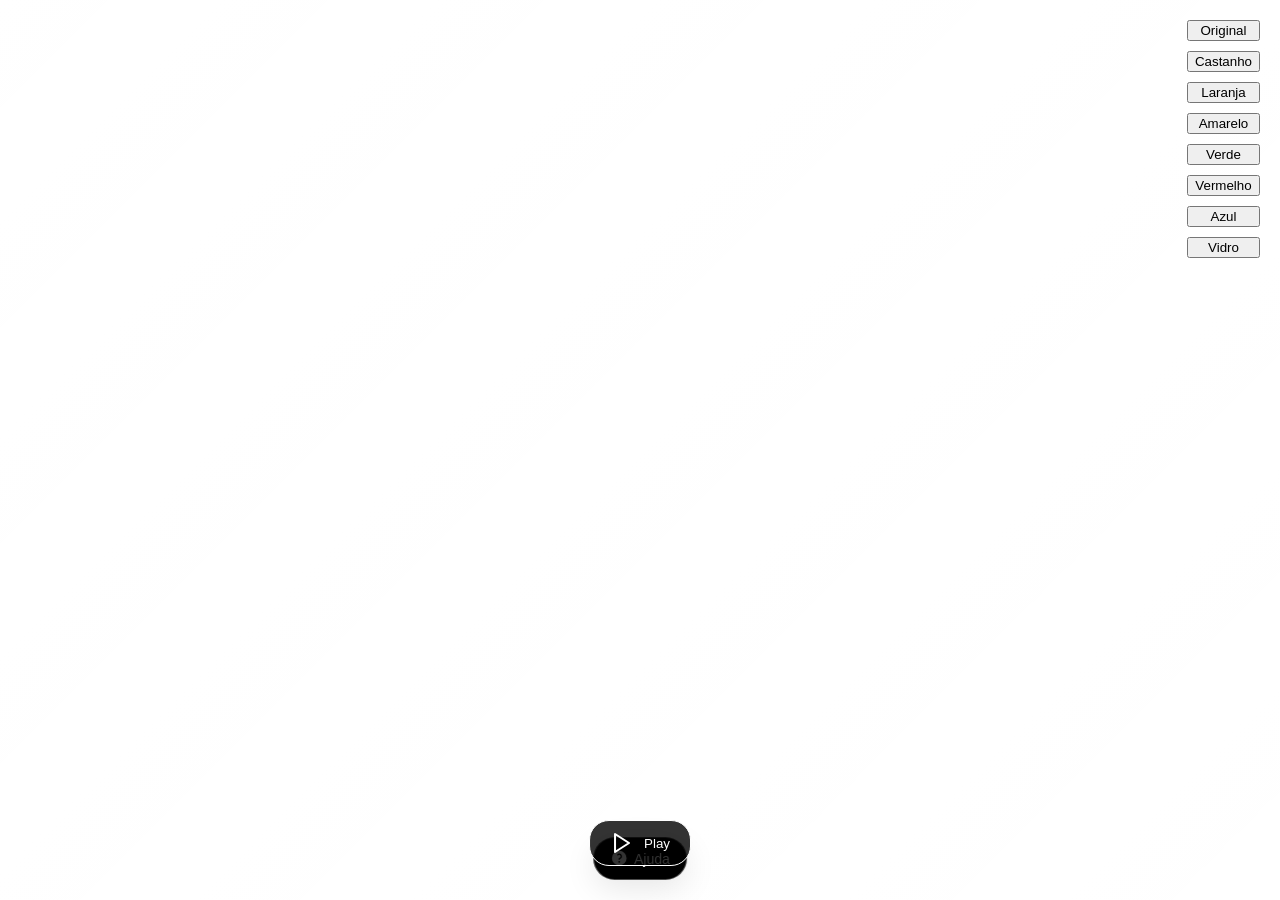
==== Projeto_Cena_Exemplo/product_detail.html @ d04b0364 "added productlist and productdetail. Changes to index. HTML structure" ====
<!DOCTYPE html>
<html lang="en">

<head>
  <meta charset="UTF-8">
  <title>Projeto prático Avaliação SGI</title>
  <link rel="stylesheet" href="styles.css">
</head>

<body>
  <div id="video-overlay" class="overlay video-fullscreen">
    <button id="video-close-button" class="video-close-button">
      <svg xmlns="http://www.w3.org/2000/svg" fill="none" viewBox="0 0 24 24" stroke-width="1.5" stroke="currentColor"
        class="size-6">
        <path stroke-linecap="round" stroke-linejoin="round" d="M6 18 18 6M6 6l12 12" />
      </svg>
    </button>
    <video autoplay loop muted>
      <source src="images/animacao_braco.mp4" type="video/mp4">
      Seu navegador não suporta o elemento de vídeo.
    </video>
  </div>

  <div id="container">
    <div id="canvas-container">
      <canvas id="three-canvas"></canvas>
    </div>
  </div>

  <div id="color-menu">
    <button id="btn_repor">Original</button>
    <button id="btn_castanho">Castanho</button>
    <button id="btn_laranja">Laranja</button>
    <button id="btn_amarelo">Amarelo</button>
    <button id="btn_verde">Verde</button>
    <button id="btn_vermelho">Vermelho</button>
    <button id="btn_azul">Azul</button>
    <button id="btn_vidro">Vidro</button>
  </div>

  <button id="help-button">
    <svg xmlns="http://www.w3.org/2000/svg" viewBox="0 0 24 24">
      <path fill-rule="evenodd"
        d="M18 10a8 8 0 1 1-16 0 8 8 0 0 1 16 0ZM8.94 6.94a.75.75 0 1 1-1.061-1.061 3 3 0 1 1 2.871 5.026v.345a.75.75 0 0 1-1.5 0v-.5c0-.72.57-1.172 1.081-1.287A1.5 1.5 0 1 0 8.94 6.94ZM10 15a1 1 0 1 0 0-2 1 1 0 0 0 0 2Z"
        clip-rule="evenodd" />
    </svg>
    <span>Ajuda</span>
  </button>
  <!--Plate play button-->
  <button id="btn-prato" style="pointer-events: auto; cursor: pointer;">
    <svg xmlns="http://www.w3.org/2000/svg" width="24" height="24" viewBox="0 0 24 24" fill="none" stroke="currentColor"
      stroke-width="2" stroke-linecap="round" stroke-linejoin="round">
      <polygon points="5 3 19 12 5 21 5 3"></polygon>
    </svg>
    <span>Play</span>
  </button>

  <div id="overlay" class="overlay">

    <button id="annotations-toggle" class="annotations-toggle" aria-pressed="false">
      <svg xmlns="http://www.w3.org/2000/svg" viewBox="0 0 24 24">
        <path d="M12 15a3 3 0 1 0 0-6 3 3 0 0 0 0 6Z" />
        <path fill-rule="evenodd"
          d="M1.323 11.447C2.811 6.976 7.028 3.75 12.001 3.75c4.97 0 9.185 3.223 10.675 7.69.12.362.12.752 0 1.113-1.487 4.471-5.705 7.697-10.677 7.697-4.97 0-9.186-3.223-10.675-7.69a1.762 1.762 0 0 1 0-1.113ZM17.25 12a5.25 5.25 0 1 1-10.5 0 5.25 5.25 0 0 1 10.5 0Z"
          clip-rule="evenodd" />
      </svg>
      <span>Mostrar Sem Anotações</span>
    </button>
    <button id="help-close-button" class="help-close-button" aria-label="Fechar ajuda">
      <svg xmlns="http://www.w3.org/2000/svg" fill="none" viewBox="0 0 24 24" stroke-width="1.5" stroke="currentColor"
        class="size-6">
        <path stroke-linecap="round" stroke-linejoin="round" d="M6 18 18 6M6 6l12 12" />
      </svg>
    </button>
    <img src="images/informacao_comfiltros.png" alt="Imagem de ajuda">
    <img id="image-container" src="images/informacao_semfiltros.png" alt="Informação sem filtros">
    <button id="video-button">
      <svg xmlns="http://www.w3.org/2000/svg" viewBox="0 0 24 24">
        <path fill-rule="evenodd"
          d="M4.5 5.653c0-1.427 1.529-2.33 2.779-1.643l11.54 6.347c1.295.712 1.295 2.573 0 3.286L7.28 19.99c-1.25.687-2.779-.217-2.779-1.643V5.653Z"
          clip-rule="evenodd" />
      </svg>
      <span>Demonstração da Animação do Braço do Gira-discos</span>
    </button>
  </div>

  <!-- Scripts -->
  <script src="/node_modules/es-module-shims.js"></script>
  <script src="./scripts/overlay.js" type="module"></script>
  <script type="importmap">
  {
    "imports": {
      "three": "/node_modules/three/build/three.module.js",
      "three/addons/": "/node_modules/three/examples/jsm/"
    }
  }
  </script>
  <script type="module" defer src="./scripts/main.js"></script>
</body>

</html>
---- Projeto_Cena_Exemplo/styles.css ----
body,
html {
    margin: 0;
    padding: 0;
    height: 100%;
}

#container {
    display: flex;
    width: 100%;
    height: 100vh; 
    position: relative;
    background: linear-gradient(135deg, rgba(255, 255, 255, 0.05), rgba(255, 255, 255, 0.01));
    backdrop-filter: blur(1px);
    -webkit-backdrop-filter: blur(1px);
}

canvas,
img {
    width: 100%;
    height: 100%;
    object-fit: contain;
    display: block;
    transition: opacity 0.3s ease;
}

/* Style for the overlay images */
.overlay img {
    position: absolute;
    max-width: 90%;
    max-height: 80vh;
    object-fit: contain;
    border-radius: 12px;
    box-shadow: 0 10px 40px rgba(0, 0, 0, 0.3);
    transition: opacity 0.3s ease;
}

/* Hide the second image by default */
#image-container {
    display: none;
}

#canvas-container {
    flex: 1;
    height: 100vh;
    width: 100vw;
    position: relative;
}

#three-canvas {
    width: 100vw;
    height: 100vh;
}

/* Botão de ajuda fica no topo (z-index 20) */
#help-button {
    position: fixed;
    bottom: 20px;
    left: 50%;
    transform: translateX(-50%);
    z-index: 20;
    background: rgba(0, 0, 0, 1);
    backdrop-filter: blur(10px);
    -webkit-backdrop-filter: blur(10px);
    border: 1px solid rgba(255, 255, 255, 0.3);
    color: white;
    font-size: 14px;
    border-radius: 25px;
    cursor: pointer;
    display: flex;
    align-items: center;
    justify-content: center;
    transition: all 0.3s ease;
    box-shadow: 0 8px 32px rgba(0, 0, 0, 0.1);
    padding: 8px 16px;
}
#help-button svg,
.annotations-toggle svg{
    width: 22px;
    height: 22px;
    fill: currentColor;
    display: block;
    margin-right: 2px;
    margin-left: 0;
    margin-top: 3px;
    align-self: center;
}

/* Botão de ligar prato (centro inferior, acima do botão ajuda) */
#btn-prato {
    position: relative;
    bottom: 80px; /* Ajusta para não ficar em cima do botão Ajuda */
    left: 50%;
    transform: translateX(-50%);
    background: rgba(0, 0, 0, 0.8);
    color: white;
    border: 1px solid white;
    padding: 10px 20px;
    border-radius: 20px;
    display: flex;
    align-items: center;
    gap: 10px;
    z-index: 100; /* Garante que fica por cima do canvas 3D */
    pointer-events: auto;
}

#btn-prato:hover {
    background: white;
    color: black;
}

/* Overlays with enhanced glassmorphism effects */
.overlay {
    display: flex;
    position: fixed;
    top: 0;
    left: 0;
    width: 100%;
    height: 100%;
    background: rgba(0, 0, 0, 0.6);
    backdrop-filter: blur(15px);
    -webkit-backdrop-filter: blur(15px);
    z-index: 25;
    justify-content: center;
    align-items: center;
    opacity: 0;
    visibility: hidden;
    pointer-events: none;
    transition: opacity 0.3s ease, visibility 0s linear 0.3s;
    border: 1px solid rgba(255, 255, 255, 0.1);
    box-shadow: 0 20px 60px rgba(0, 0, 0, 0.2);
}

#video-overlay {
    z-index: 30;
}

.overlay.show {
    opacity: 1;
    visibility: visible;
    pointer-events: auto;
    transition: opacity 0.3s ease, visibility 0s linear 0s;
}
/* Botão de alternar anotações (canto inferior esquerdo). Por padrão está invisível; mostrado somente quando overlay está visível */
#annotations-toggle {
    position: fixed;
    top: 20px;
    left: 20px;
    z-index: 26;
    background: rgba(0, 0, 0, 1);
    border: 1px solid rgba(255, 255, 255, 0.3);
    color: white;
    font-size: 14px;
    border-radius: 25px;
    cursor: pointer;
    display: flex;
    flex-direction: row; /* Ensure items are in a row */
    align-items: center;
    justify-content: center;
    transition: all 0.3s ease;
    box-shadow: 0 8px 32px rgba(0, 0, 0, 0.1);
    padding: 8px 16px;
}

#annotations-toggle svg {
    margin-right: 8px; /* Add space between SVG and text */
    margin-left: 0;
    margin-top: 0;     /* Remove top margin so SVG is vertically centered */
    align-self: center;
}

.annotations-toggle:hover {
    background: rgba(0, 0, 0, 0.75);
    transform: scale(1.1);
}

#help-button:hover {
    background: rgba(0, 0, 0, 0.75);
    transform: translateX(-50%) scale(1.1);
}

/* Quando a overlay está visível, mostre o botão */
.overlay.show + .annotations-toggle,
.annotations-toggle.show {
    display: inline-block;
}

.overlay img {
    max-width: 80%;
    max-height: 80%;
    border-radius: 15px;
    box-shadow: 0 20px 60px rgba(0, 0, 0, 0.3);
    border: 1px solid rgba(255, 255, 255, 0.1);
    object-fit: cover;
}

.help-close-button,
.video-close-button {
    position: absolute;
    top: 20px;
    right: 20px;
    z-index: 1001;
    background: rgba(0, 0, 0, 1);
    border: 1px solid rgba(255, 255, 255, 0.3);
    color: white;
    font-size: 14px;
    border-radius: 25px;
    cursor: pointer;
    display: flex;
    flex-direction: row; /* Ensure items are in a row */
    align-items: center;
    justify-content: center;
    transition: all 0.3s ease;
    box-shadow: 0 8px 32px rgba(0, 0, 0, 0.1);
    padding: 8px 8px;
}

.help-close-button:hover,
.video-close-button:hover {
    background: rgba(255, 255, 255, 0.3);
    transform: scale(1.1);
}

.help-close-button svg,
.video-close-button svg{
    right: 50%;
    top: 50%;
    width: 18px;   /* or whatever size you want */
    height: 18px;
    fill: currentColor; /* makes it use the button's text color */
}

#video-button svg {
    right: 50%;
    top: 50%;
    width: 18px;   /* or whatever size you want */
    height: 18px;
    margin-right: 8px; /* Add space between SVG and text */
    fill: currentColor; /* makes it use the button's text color */
}

/* Botão de vídeo tutorial */
#video-button {
    position: absolute;
    bottom: 20px;
    left: 50%;
    transform: translateX(-50%);
    z-index: 20;
    background: rgba(0, 0, 0, 1);
    border: 1px solid rgba(255, 255, 255, 0.3);
    color: white;
    font-size: 14px;
    border-radius: 25px;
    cursor: pointer;
    display: flex;
    align-items: center;
    justify-content: center;
    transition: all 0.3s ease;
    box-shadow: 0 8px 32px rgba(0, 0, 0, 0.1);
    padding: 8px 16px;
}

#video-button:hover {
    background: rgba(0, 0, 0, 0.75);
    transform: translateX(-50%) scale(1.1);
}


#color-menu {
    position: fixed;
    top: 20px;
    right: 20px;
    z-index: 50;
    display: flex;
    flex-direction: column;
    gap: 10px;
}
 
.color-btn {
    padding: 8px 14px;
    background: rgba(0,0,0,0.8);
    border: 1px solid rgba(255,255,255,0.3);
    color: white;
    cursor: pointer;
    border-radius: 8px;
    transition: 0.2s;
}
 
.color-btn:hover {
    transform: scale(1.05);
    background: rgba(0,0,0,1);
}
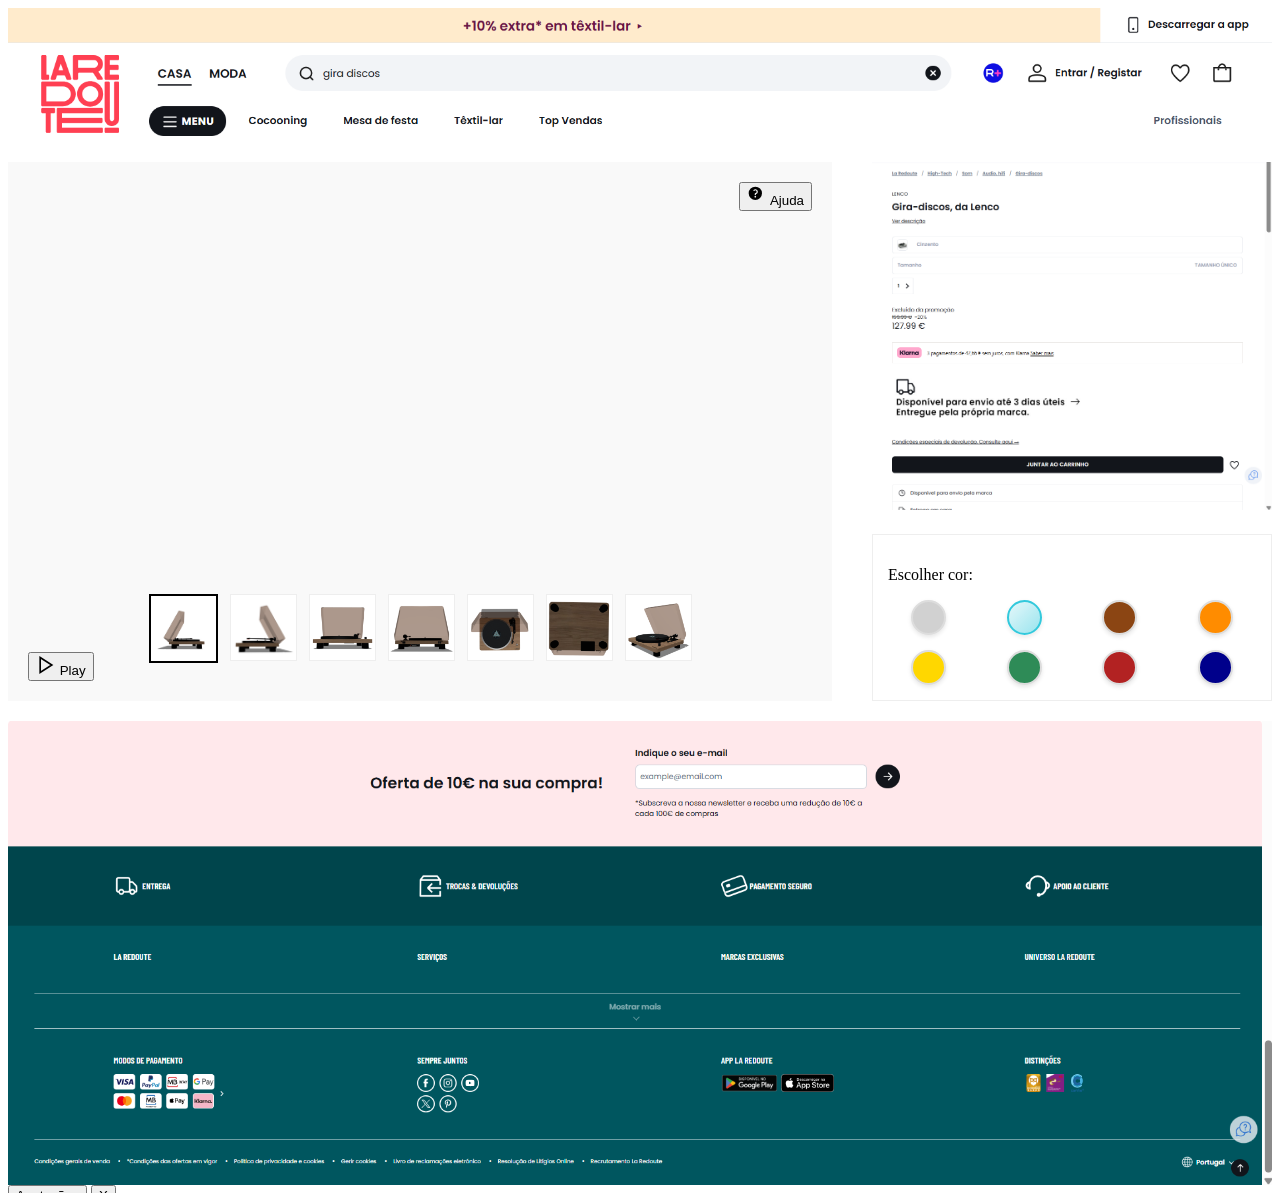
==== commit 612cde0b: "creation and changes to html pages" ====
--- a/Projeto_Cena_Exemplo/product_detail.html
+++ b/Projeto_Cena_Exemplo/product_detail.html
@@ -1,100 +1,95 @@
 <!DOCTYPE html>
-<html lang="en">
+<html lang="pt">
 
 <head>
   <meta charset="UTF-8">
-  <title>Projeto prático Avaliação SGI</title>
+  <title>La Redoute - Detalhe 3D</title>
   <link rel="stylesheet" href="styles.css">
 </head>
 
 <body>
+  <header class="la-header">
+    <img src="images/header_productDetail.png" alt="Header La Redoute">
+  </header>
+
+  <main class="product-detail-layout">
+
+    <div class="visualizer-side">
+      <div id="container">
+        <div id="canvas-container">
+          <canvas id="three-canvas"></canvas>
+          <div class="thumbnails-slider">
+            <div class="thumb active"><img src="images/Exemplo1.png" alt="Vista 1"></div>
+            <div class="thumb"><img src="images/Exemplo2.png" alt="Vista 2"></div>
+            <div class="thumb"><img src="images/Exemplo3.png" alt="Vista 3"></div>
+            <div class="thumb"><img src="images/Exemplo4.png" alt="Vista 4"></div>
+            <div class="thumb"><img src="images/Exemplo5.png" alt="Vista 5"></div>
+            <div class="thumb"><img src="images/Exemplo6.png" alt="Vista 6"></div>
+            <div class="thumb"><img src="images/Exemplo7.png" alt="Vista 7"></div>
+          </div>
+        </div>
+      </div>
+
+      <button id="btn-prato">
+        <svg xmlns="http://www.w3.org/2000/svg" width="20" height="20" viewBox="0 0 24 24" fill="none"
+          stroke="currentColor" stroke-width="2">
+          <polygon points="5 3 19 12 5 21 5 3"></polygon>
+        </svg>
+        <span>Play</span>
+      </button>
+
+      <button id="help-button">
+        <svg xmlns="http://www.w3.org/2000/svg" viewBox="0 0 24 24" width="20">
+          <path fill-rule="evenodd"
+            d="M18 10a8 8 0 1 1-16 0 8 8 0 0 1 16 0ZM8.94 6.94a.75.75 0 1 1-1.061-1.061 3 3 0 1 1 2.871 5.026v.345a.75.75 0 0 1-1.5 0v-.5c0-.72.57-1.172 1.081-1.287A1.5 1.5 0 1 0 8.94 6.94ZM10 15a1 1 0 1 0 0-2 1 1 0 0 0 0 2Z"
+            clip-rule="evenodd" />
+        </svg>
+        <span>Ajuda</span>
+      </button>
+    </div>
+
+    <aside class="info-side">
+      <img src="images/sidebar_productDetail.png" alt="Informação Produto">
+
+      <div id="color-menu">
+        <p>Escolher cor:</p>
+        <div class="buttons-grid">
+          <button id="btn_repor" class="color-btn ori" title="Original"></button>
+          <button id="btn_vidro" class="color-btn glass" title="Vidro"></button>
+          <button id="btn_castanho" class="color-btn brown" title="Castanho"></button>
+          <button id="btn_laranja" class="color-btn orange" title="Laranja"></button>
+          <button id="btn_amarelo" class="color-btn yellow" title="Amarelo"></button>
+          <button id="btn_verde" class="color-btn green" title="Verde"></button>
+          <button id="btn_vermelho" class="color-btn red" title="Vermelho"></button>
+          <button id="btn_azul" class="color-btn blue" title="Azul"></button>
+        </div>
+      </div>
+    </aside>
+  </main>
+
+  <footer class="la-footer">
+    <img src="images/footer_productDetail.png" alt="Footer La Redoute">
+  </footer>
+
   <div id="video-overlay" class="overlay video-fullscreen">
-    <button id="video-close-button" class="video-close-button">
-      <svg xmlns="http://www.w3.org/2000/svg" fill="none" viewBox="0 0 24 24" stroke-width="1.5" stroke="currentColor"
-        class="size-6">
-        <path stroke-linecap="round" stroke-linejoin="round" d="M6 18 18 6M6 6l12 12" />
-      </svg>
-    </button>
+    <button id="video-close-button" class="video-close-button">X</button>
     <video autoplay loop muted>
       <source src="images/animacao_braco.mp4" type="video/mp4">
-      Seu navegador não suporta o elemento de vídeo.
     </video>
   </div>
 
-  <div id="container">
-    <div id="canvas-container">
-      <canvas id="three-canvas"></canvas>
-    </div>
+  <div id="overlay" class="overlay">
+    <button id="annotations-toggle" class="annotations-toggle"><span>Anotações</span></button>
+    <button id="help-close-button" class="help-close-button">X</button>
+    <img src="images/informacao_comfiltros.png" alt="Ajuda">
+    <img id="image-container" src="images/informacao_semfiltros.png">
+    <button id="video-button"><span>Vídeo</span></button>
   </div>
 
-  <div id="color-menu">
-    <button id="btn_repor">Original</button>
-    <button id="btn_castanho">Castanho</button>
-    <button id="btn_laranja">Laranja</button>
-    <button id="btn_amarelo">Amarelo</button>
-    <button id="btn_verde">Verde</button>
-    <button id="btn_vermelho">Vermelho</button>
-    <button id="btn_azul">Azul</button>
-    <button id="btn_vidro">Vidro</button>
-  </div>
-
-  <button id="help-button">
-    <svg xmlns="http://www.w3.org/2000/svg" viewBox="0 0 24 24">
-      <path fill-rule="evenodd"
-        d="M18 10a8 8 0 1 1-16 0 8 8 0 0 1 16 0ZM8.94 6.94a.75.75 0 1 1-1.061-1.061 3 3 0 1 1 2.871 5.026v.345a.75.75 0 0 1-1.5 0v-.5c0-.72.57-1.172 1.081-1.287A1.5 1.5 0 1 0 8.94 6.94ZM10 15a1 1 0 1 0 0-2 1 1 0 0 0 0 2Z"
-        clip-rule="evenodd" />
-    </svg>
-    <span>Ajuda</span>
-  </button>
-  <!--Plate play button-->
-  <button id="btn-prato" style="pointer-events: auto; cursor: pointer;">
-    <svg xmlns="http://www.w3.org/2000/svg" width="24" height="24" viewBox="0 0 24 24" fill="none" stroke="currentColor"
-      stroke-width="2" stroke-linecap="round" stroke-linejoin="round">
-      <polygon points="5 3 19 12 5 21 5 3"></polygon>
-    </svg>
-    <span>Play</span>
-  </button>
-
-  <div id="overlay" class="overlay">
-
-    <button id="annotations-toggle" class="annotations-toggle" aria-pressed="false">
-      <svg xmlns="http://www.w3.org/2000/svg" viewBox="0 0 24 24">
-        <path d="M12 15a3 3 0 1 0 0-6 3 3 0 0 0 0 6Z" />
-        <path fill-rule="evenodd"
-          d="M1.323 11.447C2.811 6.976 7.028 3.75 12.001 3.75c4.97 0 9.185 3.223 10.675 7.69.12.362.12.752 0 1.113-1.487 4.471-5.705 7.697-10.677 7.697-4.97 0-9.186-3.223-10.675-7.69a1.762 1.762 0 0 1 0-1.113ZM17.25 12a5.25 5.25 0 1 1-10.5 0 5.25 5.25 0 0 1 10.5 0Z"
-          clip-rule="evenodd" />
-      </svg>
-      <span>Mostrar Sem Anotações</span>
-    </button>
-    <button id="help-close-button" class="help-close-button" aria-label="Fechar ajuda">
-      <svg xmlns="http://www.w3.org/2000/svg" fill="none" viewBox="0 0 24 24" stroke-width="1.5" stroke="currentColor"
-        class="size-6">
-        <path stroke-linecap="round" stroke-linejoin="round" d="M6 18 18 6M6 6l12 12" />
-      </svg>
-    </button>
-    <img src="images/informacao_comfiltros.png" alt="Imagem de ajuda">
-    <img id="image-container" src="images/informacao_semfiltros.png" alt="Informação sem filtros">
-    <button id="video-button">
-      <svg xmlns="http://www.w3.org/2000/svg" viewBox="0 0 24 24">
-        <path fill-rule="evenodd"
-          d="M4.5 5.653c0-1.427 1.529-2.33 2.779-1.643l11.54 6.347c1.295.712 1.295 2.573 0 3.286L7.28 19.99c-1.25.687-2.779-.217-2.779-1.643V5.653Z"
-          clip-rule="evenodd" />
-      </svg>
-      <span>Demonstração da Animação do Braço do Gira-discos</span>
-    </button>
-  </div>
-
-  <!-- Scripts -->
   <script src="/node_modules/es-module-shims.js"></script>
   <script src="./scripts/overlay.js" type="module"></script>
-  <script type="importmap">
-  {
-    "imports": {
-      "three": "/node_modules/three/build/three.module.js",
-      "three/addons/": "/node_modules/three/examples/jsm/"
-    }
-  }
-  </script>
+  <script
+    type="importmap">{ "imports": { "three": "/node_modules/three/build/three.module.js", "three/addons/": "/node_modules/three/examples/jsm/" } }</script>
   <script type="module" defer src="./scripts/main.js"></script>
 </body>
 
--- a/Projeto_Cena_Exemplo/styles.css
+++ b/Projeto_Cena_Exemplo/styles.css
@@ -1,294 +1,151 @@
-body,
-html {
-    margin: 0;
-    padding: 0;
-    height: 100%;
+/* Layout Puzzle */
+.product-detail-layout {
+    display: flex;
+    max-width: 1300px;
+    margin: 20px auto;
+    gap: 40px;
 }
 
-#container {
-    display: flex;
-    width: 100%;
-    height: 100vh; 
+/* Lado Esquerdo */
+.visualizer-side {
+    flex: 1.5;
     position: relative;
-    background: linear-gradient(135deg, rgba(255, 255, 255, 0.05), rgba(255, 255, 255, 0.01));
-    backdrop-filter: blur(1px);
-    -webkit-backdrop-filter: blur(1px);
-}
-
-canvas,
-img {
-    width: 100%;
-    height: 100%;
-    object-fit: contain;
-    display: block;
-    transition: opacity 0.3s ease;
-}
-
-/* Style for the overlay images */
-.overlay img {
-    position: absolute;
-    max-width: 90%;
-    max-height: 80vh;
-    object-fit: contain;
-    border-radius: 12px;
-    box-shadow: 0 10px 40px rgba(0, 0, 0, 0.3);
-    transition: opacity 0.3s ease;
-}
-
-/* Hide the second image by default */
-#image-container {
-    display: none;
+    background: #f9f9f9;
+    min-height: 500px; /* IMPORTANTE para o Three.js aparecer */
 }
 
 #canvas-container {
-    flex: 1;
-    height: 100vh;
-    width: 100vw;
+    width: 100%;
+    height: 100%; /* Ocupa o min-height do pai */
+    min-height: 500px;
     position: relative;
 }
 
 #three-canvas {
-    width: 100vw;
-    height: 100vh;
+    width: 100% !important;
+    height: 100% !important;
+    display: block;
 }
 
-/* Botão de ajuda fica no topo (z-index 20) */
-#help-button {
-    position: fixed;
+/* Ajuste dos teus botões sobre o 3D */
+#btn-prato {
+    position: absolute;
     bottom: 20px;
-    left: 50%;
-    transform: translateX(-50%);
-    z-index: 20;
-    background: rgba(0, 0, 0, 1);
-    backdrop-filter: blur(10px);
-    -webkit-backdrop-filter: blur(10px);
-    border: 1px solid rgba(255, 255, 255, 0.3);
-    color: white;
-    font-size: 14px;
-    border-radius: 25px;
-    cursor: pointer;
-    display: flex;
-    align-items: center;
-    justify-content: center;
-    transition: all 0.3s ease;
-    box-shadow: 0 8px 32px rgba(0, 0, 0, 0.1);
-    padding: 8px 16px;
-}
-#help-button svg,
-.annotations-toggle svg{
-    width: 22px;
-    height: 22px;
-    fill: currentColor;
-    display: block;
-    margin-right: 2px;
-    margin-left: 0;
-    margin-top: 3px;
-    align-self: center;
+    left: 20px;
+    z-index: 10;
 }
 
-/* Botão de ligar prato (centro inferior, acima do botão ajuda) */
-#btn-prato {
-    position: relative;
-    bottom: 80px; /* Ajusta para não ficar em cima do botão Ajuda */
-    left: 50%;
-    transform: translateX(-50%);
-    background: rgba(0, 0, 0, 0.8);
-    color: white;
-    border: 1px solid white;
-    padding: 10px 20px;
-    border-radius: 20px;
-    display: flex;
-    align-items: center;
-    gap: 10px;
-    z-index: 100; /* Garante que fica por cima do canvas 3D */
-    pointer-events: auto;
-}
-
-#btn-prato:hover {
-    background: white;
-    color: black;
-}
-
-/* Overlays with enhanced glassmorphism effects */
-.overlay {
-    display: flex;
-    position: fixed;
-    top: 0;
-    left: 0;
-    width: 100%;
-    height: 100%;
-    background: rgba(0, 0, 0, 0.6);
-    backdrop-filter: blur(15px);
-    -webkit-backdrop-filter: blur(15px);
-    z-index: 25;
-    justify-content: center;
-    align-items: center;
-    opacity: 0;
-    visibility: hidden;
-    pointer-events: none;
-    transition: opacity 0.3s ease, visibility 0s linear 0.3s;
-    border: 1px solid rgba(255, 255, 255, 0.1);
-    box-shadow: 0 20px 60px rgba(0, 0, 0, 0.2);
-}
-
-#video-overlay {
-    z-index: 30;
-}
-
-.overlay.show {
-    opacity: 1;
-    visibility: visible;
-    pointer-events: auto;
-    transition: opacity 0.3s ease, visibility 0s linear 0s;
-}
-/* Botão de alternar anotações (canto inferior esquerdo). Por padrão está invisível; mostrado somente quando overlay está visível */
-#annotations-toggle {
-    position: fixed;
-    top: 20px;
-    left: 20px;
-    z-index: 26;
-    background: rgba(0, 0, 0, 1);
-    border: 1px solid rgba(255, 255, 255, 0.3);
-    color: white;
-    font-size: 14px;
-    border-radius: 25px;
-    cursor: pointer;
-    display: flex;
-    flex-direction: row; /* Ensure items are in a row */
-    align-items: center;
-    justify-content: center;
-    transition: all 0.3s ease;
-    box-shadow: 0 8px 32px rgba(0, 0, 0, 0.1);
-    padding: 8px 16px;
-}
-
-#annotations-toggle svg {
-    margin-right: 8px; /* Add space between SVG and text */
-    margin-left: 0;
-    margin-top: 0;     /* Remove top margin so SVG is vertically centered */
-    align-self: center;
-}
-
-.annotations-toggle:hover {
-    background: rgba(0, 0, 0, 0.75);
-    transform: scale(1.1);
-}
-
-#help-button:hover {
-    background: rgba(0, 0, 0, 0.75);
-    transform: translateX(-50%) scale(1.1);
-}
-
-/* Quando a overlay está visível, mostre o botão */
-.overlay.show + .annotations-toggle,
-.annotations-toggle.show {
-    display: inline-block;
-}
-
-.overlay img {
-    max-width: 80%;
-    max-height: 80%;
-    border-radius: 15px;
-    box-shadow: 0 20px 60px rgba(0, 0, 0, 0.3);
-    border: 1px solid rgba(255, 255, 255, 0.1);
-    object-fit: cover;
-}
-
-.help-close-button,
-.video-close-button {
+#help-button {
     position: absolute;
     top: 20px;
     right: 20px;
-    z-index: 1001;
-    background: rgba(0, 0, 0, 1);
-    border: 1px solid rgba(255, 255, 255, 0.3);
-    color: white;
-    font-size: 14px;
-    border-radius: 25px;
-    cursor: pointer;
-    display: flex;
-    flex-direction: row; /* Ensure items are in a row */
-    align-items: center;
-    justify-content: center;
-    transition: all 0.3s ease;
-    box-shadow: 0 8px 32px rgba(0, 0, 0, 0.1);
-    padding: 8px 8px;
+    z-index: 10;
 }
 
-.help-close-button:hover,
-.video-close-button:hover {
-    background: rgba(255, 255, 255, 0.3);
-    transform: scale(1.1);
+/* Lado Direito */
+.info-side {
+    flex: 1;
+    max-width: 400px;
 }
 
-.help-close-button svg,
-.video-close-button svg{
-    right: 50%;
-    top: 50%;
-    width: 18px;   /* or whatever size you want */
-    height: 18px;
-    fill: currentColor; /* makes it use the button's text color */
+.info-side img { width: 100%; }
+
+/* Teu Color Menu posicionado na sidebar */
+#color-menu {
+    margin-top: 20px;
+    padding: 15px;
+    background: #fff;
+    border: 1px solid #eee;
 }
 
-#video-button svg {
-    right: 50%;
-    top: 50%;
-    width: 18px;   /* or whatever size you want */
-    height: 18px;
-    margin-right: 8px; /* Add space between SVG and text */
-    fill: currentColor; /* makes it use the button's text color */
+.buttons-grid {
+    display: flex;
+    flex-wrap: wrap;
+    gap: 5px;
 }
 
-/* Botão de vídeo tutorial */
-#video-button {
-    position: absolute;
-    bottom: 20px;
-    left: 50%;
-    transform: translateX(-50%);
-    z-index: 20;
-    background: rgba(0, 0, 0, 1);
-    border: 1px solid rgba(255, 255, 255, 0.3);
-    color: white;
-    font-size: 14px;
-    border-radius: 25px;
-    cursor: pointer;
-    display: flex;
-    align-items: center;
-    justify-content: center;
-    transition: all 0.3s ease;
-    box-shadow: 0 8px 32px rgba(0, 0, 0, 0.1);
-    padding: 8px 16px;
+/* Rodapé e Topo */
+.la-header img, .la-footer img {
+    width: 100%;
+    display: block;
 }
 
-#video-button:hover {
-    background: rgba(0, 0, 0, 0.75);
-    transform: translateX(-50%) scale(1.1);
+/* Teus Overlays (Mantém o estilo que já tinhas) */
+.overlay {
+    /* Mantém o teu CSS original aqui */
+    position: fixed;
+    z-index: 999;
 }
 
-
-#color-menu {
-    position: fixed;
-    top: 20px;
-    right: 20px;
-    z-index: 50;
-    display: flex;
-    flex-direction: column;
-    gap: 10px;
-}
- 
-.color-btn {
-    padding: 8px 14px;
-    background: rgba(0,0,0,0.8);
-    border: 1px solid rgba(255,255,255,0.3);
-    color: white;
-    cursor: pointer;
-    border-radius: 8px;
-    transition: 0.2s;
-}
- 
-.color-btn:hover {
-    transform: scale(1.05);
-    background: rgba(0,0,0,1);
+/* Contentor dos botões em grelha */
+.buttons-grid {
+    display: grid;
+    grid-template-columns: repeat(4, 1fr); /* 4 colunas de círculos */
+    gap: 15px;
+    margin-top: 10px;
+    justify-items: center;
 }
 
+/* Estilo base do botão (Círculo) */
+.color-btn {
+    width: 35px;
+    height: 35px;
+    border-radius: 50%; /* Faz o botão ser redondo */
+    border: 2px solid #ddd;
+    cursor: pointer;
+    padding: 0;
+    transition: transform 0.2s, border-color 0.2s;
+    box-shadow: 0 2px 4px rgba(0,0,0,0.1);
+}
 
+.color-btn:hover {
+    transform: scale(1.15); /* Aumenta um pouco ao passar o rato */
+    border-color: #000;    /* Borda preta no destaque */
+}
+
+/* Definição das Cores Reais */
+.ori    { background-color: #d1d1d1; } /* Cinza claro */
+.brown  { background-color: #8B4513; } /* Castanho */
+.orange { background-color: #FF8C00; } /* Laranja */
+.yellow { background-color: #FFD700; } /* Amarelo */
+.green  { background-color: #2E8B57; } /* Verde */
+.red    { background-color: #B22222; } /* Vermelho */
+.blue   { background-color: #00008B; } /* Azul escuro */
+
+/* Efeito especial para o Vidro */
+.glass { 
+    background: linear-gradient(135deg, #e0f7fa 0%, #80deea 100%);
+    border: 2px solid #00bcd4;
+    opacity: 0.8;
+}
+
+.thumbnails-slider {
+    display: flex;
+    justify-content: center;
+    gap: 12px;
+    margin-top: 20px;
+    padding-bottom: 10px;
+}
+
+.thumb {
+    width: 65px;
+    height: 65px;
+    border: 1px solid #eee;
+    cursor: pointer;
+    transition: all 0.2s ease;
+    background: #fff;
+}
+
+.thumb img {
+    width: 100%;
+    height: 100%;
+    object-fit: contain; /* Garante que a imagem não fica distorcida */
+}
+
+.thumb:hover {
+    border-color: #999;
+}
+
+.thumb.active {
+    border: 2px solid #000; /* Destaque da imagem selecionada */
+}
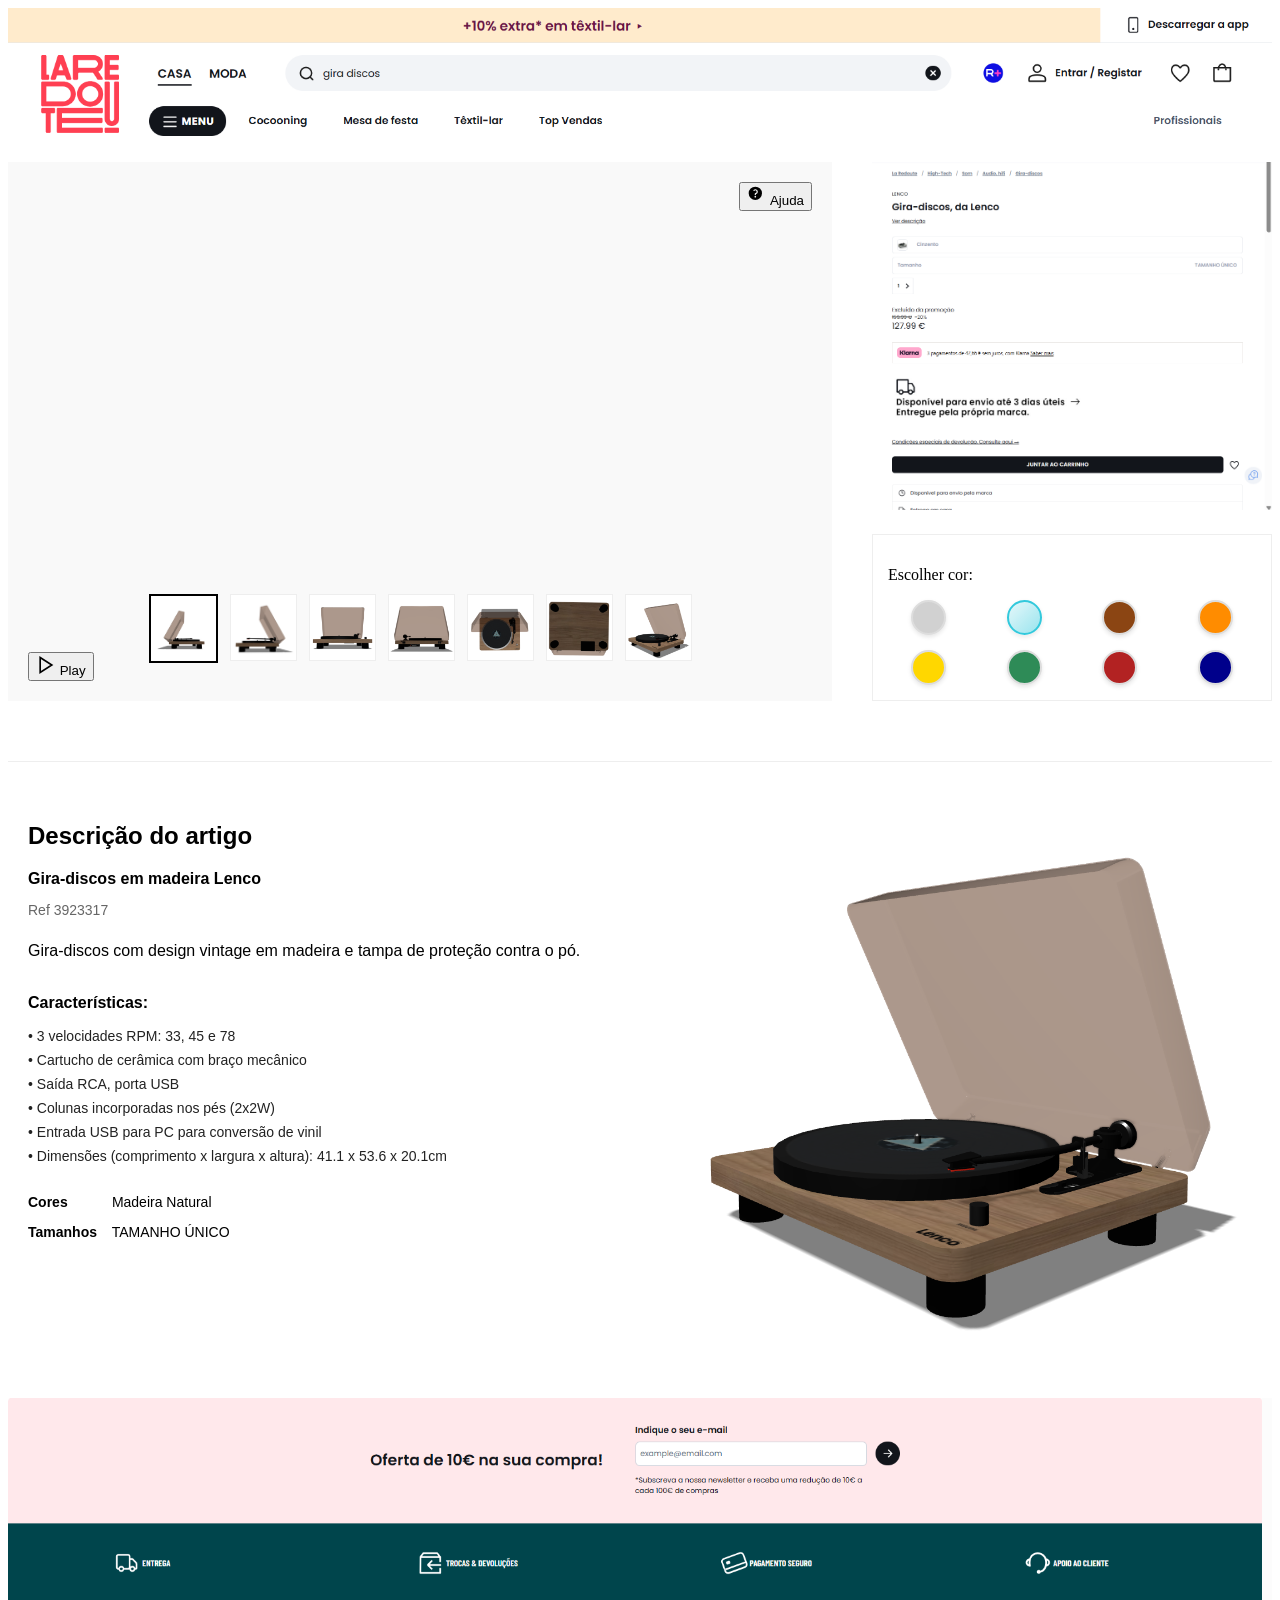
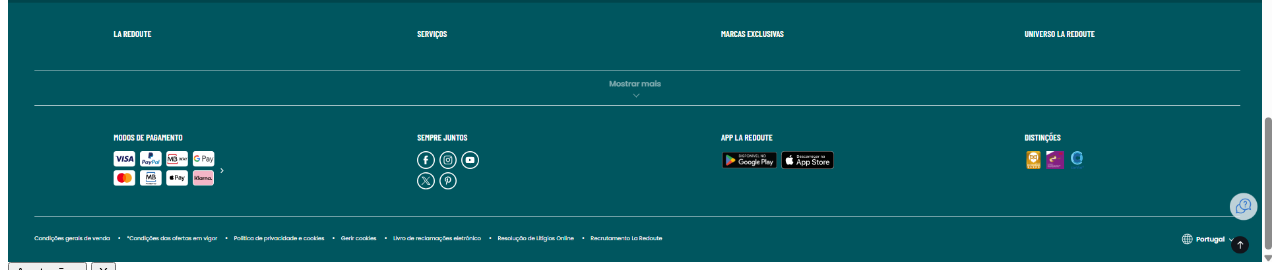
==== commit 2e5a9121: "added description to the product" ====
--- a/Projeto_Cena_Exemplo/product_detail.html
+++ b/Projeto_Cena_Exemplo/product_detail.html
@@ -31,7 +31,7 @@
       </div>
 
       <button id="btn-prato">
-        <svg xmlns="http://www.w3.org/2000/svg" width="20" height="20" viewBox="0 0 24 24" fill="none"
+        <svg id="icon-svg" xmlns="http://www.w3.org/2000/svg" width="20" height="20" viewBox="0 0 24 24" fill="none"
           stroke="currentColor" stroke-width="2">
           <polygon points="5 3 19 12 5 21 5 3"></polygon>
         </svg>
@@ -67,6 +67,37 @@
     </aside>
   </main>
 
+  <section class="product-description-wrapper">
+    <div class="description-content">
+        <h2>Descrição do artigo</h2>
+        <p class="product-title">Gira-discos em madeira Lenco</p>
+        <p class="product-ref">Ref 3923317</p>
+        
+        <p class="short-desc">Gira-discos com design vintage em madeira e tampa de proteção contra o pó.</p>
+
+        <div class="specs">
+            <h3>Características:</h3>
+            <ul>
+                <li>• 3 velocidades RPM: 33, 45 e 78</li>
+                <li>• Cartucho de cerâmica com braço mecânico</li>
+                <li>• Saída RCA, porta USB</li>
+                <li>• Colunas incorporadas nos pés (2x2W)</li>
+                <li>• Entrada USB para PC para conversão de vinil</li>
+                <li>• Dimensões (comprimento x largura x altura): 41.1 x 53.6 x 20.1cm</li>
+            </ul>
+        </div>
+
+        <div class="extra-info">
+            <p><strong>Cores</strong> Madeira Natural</p>
+            <p><strong>Tamanhos</strong> TAMANHO ÚNICO</p>
+        </div>
+    </div>
+    
+    <div class="description-image">
+        <img src="images/Exemplo7.png" alt="Detalhe do braço">
+    </div>
+</section>
+
   <footer class="la-footer">
     <img src="images/footer_productDetail.png" alt="Footer La Redoute">
   </footer>
--- a/Projeto_Cena_Exemplo/styles.css
+++ b/Projeto_Cena_Exemplo/styles.css
@@ -1,4 +1,4 @@
-/* Layout Puzzle */
+
 .product-detail-layout {
     display: flex;
     max-width: 1300px;
@@ -6,17 +6,17 @@
     gap: 40px;
 }
 
-/* Lado Esquerdo */
+
 .visualizer-side {
     flex: 1.5;
     position: relative;
     background: #f9f9f9;
-    min-height: 500px; /* IMPORTANTE para o Three.js aparecer */
+    min-height: 500px; 
 }
 
 #canvas-container {
     width: 100%;
-    height: 100%; /* Ocupa o min-height do pai */
+    height: 100%; 
     min-height: 500px;
     position: relative;
 }
@@ -27,7 +27,6 @@
     display: block;
 }
 
-/* Ajuste dos teus botões sobre o 3D */
 #btn-prato {
     position: absolute;
     bottom: 20px;
@@ -42,7 +41,6 @@
     z-index: 10;
 }
 
-/* Lado Direito */
 .info-side {
     flex: 1;
     max-width: 400px;
@@ -50,7 +48,6 @@
 
 .info-side img { width: 100%; }
 
-/* Teu Color Menu posicionado na sidebar */
 #color-menu {
     margin-top: 20px;
     padding: 15px;
@@ -64,33 +61,31 @@
     gap: 5px;
 }
 
-/* Rodapé e Topo */
 .la-header img, .la-footer img {
     width: 100%;
     display: block;
 }
 
-/* Teus Overlays (Mantém o estilo que já tinhas) */
+
 .overlay {
-    /* Mantém o teu CSS original aqui */
     position: fixed;
     z-index: 999;
 }
 
-/* Contentor dos botões em grelha */
+
 .buttons-grid {
     display: grid;
-    grid-template-columns: repeat(4, 1fr); /* 4 colunas de círculos */
+    grid-template-columns: repeat(4, 1fr); 
     gap: 15px;
     margin-top: 10px;
     justify-items: center;
 }
 
-/* Estilo base do botão (Círculo) */
+
 .color-btn {
     width: 35px;
     height: 35px;
-    border-radius: 50%; /* Faz o botão ser redondo */
+    border-radius: 50%; 
     border: 2px solid #ddd;
     cursor: pointer;
     padding: 0;
@@ -99,20 +94,20 @@
 }
 
 .color-btn:hover {
-    transform: scale(1.15); /* Aumenta um pouco ao passar o rato */
-    border-color: #000;    /* Borda preta no destaque */
-}
-
-/* Definição das Cores Reais */
-.ori    { background-color: #d1d1d1; } /* Cinza claro */
-.brown  { background-color: #8B4513; } /* Castanho */
-.orange { background-color: #FF8C00; } /* Laranja */
-.yellow { background-color: #FFD700; } /* Amarelo */
-.green  { background-color: #2E8B57; } /* Verde */
-.red    { background-color: #B22222; } /* Vermelho */
-.blue   { background-color: #00008B; } /* Azul escuro */
-
-/* Efeito especial para o Vidro */
+    transform: scale(1.15); 
+    border-color: #000;    
+}
+
+
+.ori    { background-color: #d1d1d1; }
+.brown  { background-color: #8B4513; } 
+.orange { background-color: #FF8C00; } 
+.yellow { background-color: #FFD700; } 
+.green  { background-color: #2E8B57; } 
+.red    { background-color: #B22222; } 
+.blue   { background-color: #00008B; } 
+
+
 .glass { 
     background: linear-gradient(135deg, #e0f7fa 0%, #80deea 100%);
     border: 2px solid #00bcd4;
@@ -139,7 +134,7 @@
 .thumb img {
     width: 100%;
     height: 100%;
-    object-fit: contain; /* Garante que a imagem não fica distorcida */
+    object-fit: contain; 
 }
 
 .thumb:hover {
@@ -147,5 +142,94 @@
 }
 
 .thumb.active {
-    border: 2px solid #000; /* Destaque da imagem selecionada */
+    border: 2px solid #000; 
+}
+
+
+.product-description-wrapper {
+    display: flex;
+    max-width: 1300px;
+    margin: 60px auto;
+    padding: 0 20px;
+    border-top: 1px solid #eee;
+    padding-top: 40px;
+    gap: 100px;
+}
+
+.description-content {
+    flex: 1;
+    font-family: 'Inter', Arial, sans-serif;
+    color: #000;
+}
+
+.description-content h2 {
+    font-size: 24px;
+    font-weight: 700;
+    margin-bottom: 20px;
+}
+
+.product-title {
+    font-weight: bold;
+    font-size: 16px;
+    margin-bottom: 5px;
+}
+
+.product-ref {
+    color: #666;
+    font-size: 14px;
+    margin-bottom: 20px;
+}
+
+.short-desc {
+    margin-bottom: 30px;
+    line-height: 1.6;
+}
+
+.specs h3 {
+    font-size: 16px;
+    margin-bottom: 10px;
+}
+
+.specs ul {
+    list-style: none;
+    padding: 0;
+    margin-bottom: 30px;
+}
+
+.specs li {
+    font-size: 14px;
+    margin-bottom: 8px;
+    color: #222;
+}
+
+.extra-info p {
+    font-size: 14px;
+    margin-bottom: 10px;
+}
+
+.extra-info strong {
+    display: inline-block;
+    width: 80px;
+}
+
+
+.description-image {
+    flex: 1;
+    display: flex;
+    align-items: center;
+    justify-content: center;
+}
+
+.description-image img {
+    max-width: 100%;
+    height: auto;
+    object-fit: cover;
+}
+
+
+@media (max-width: 768px) {
+    .product-description-wrapper {
+        flex-direction: column;
+        gap: 40px;
+    }
 }
